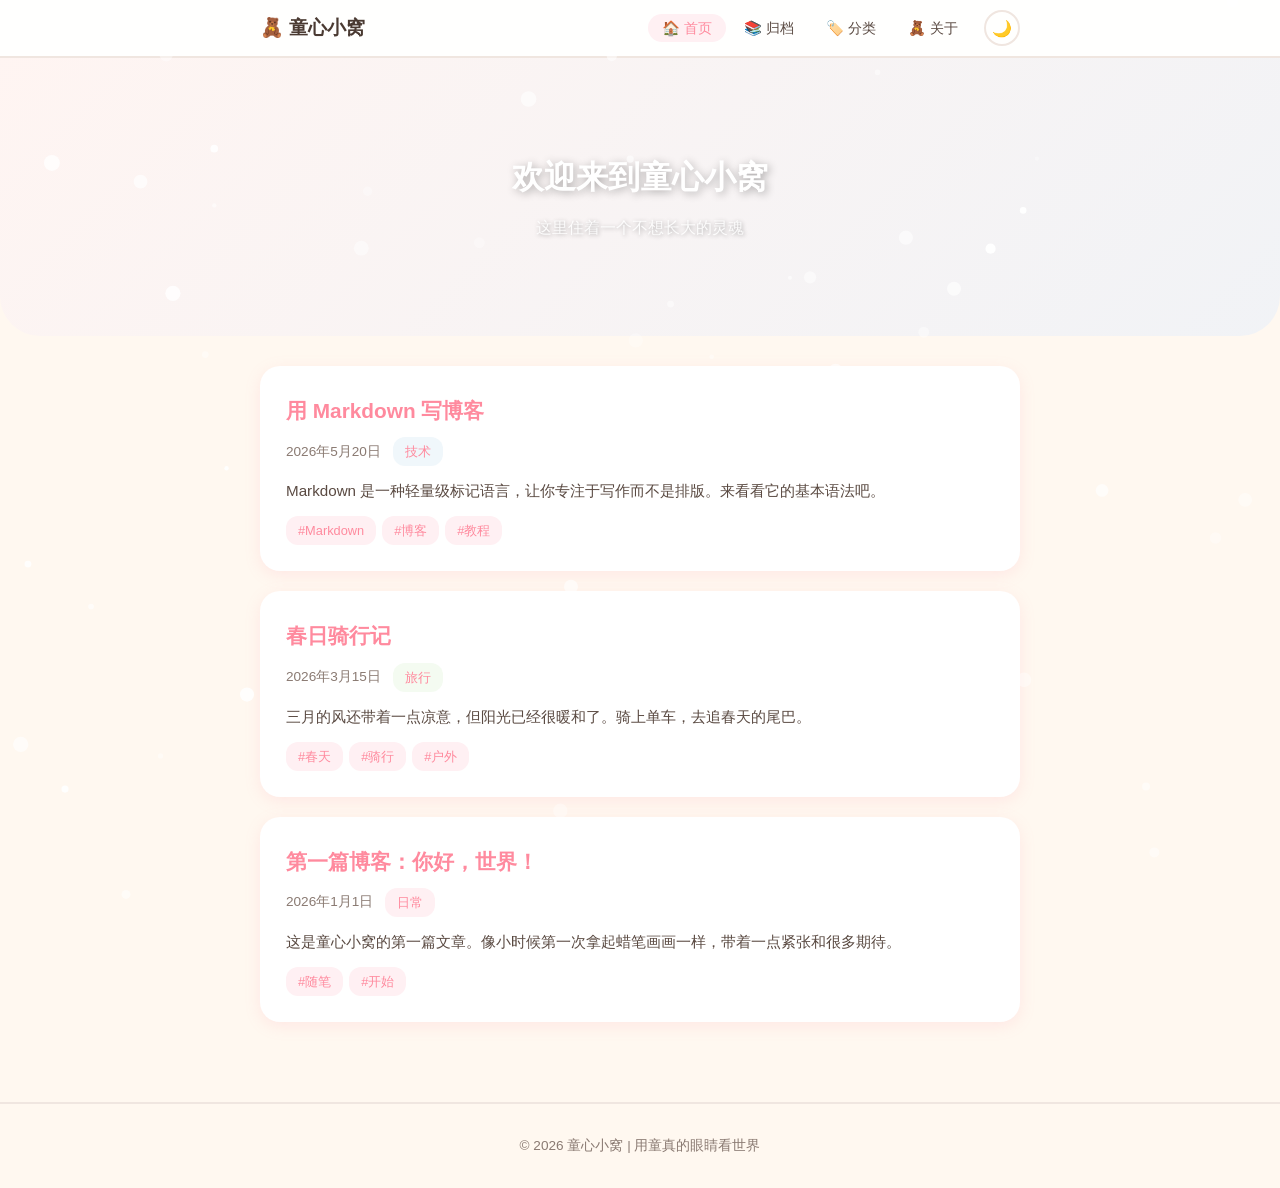
==== index.html @ cd618398 "Initial commit" ====
<!DOCTYPE html>
<html lang="zh-CN">
<head>
<meta charset="UTF-8">
<meta name="viewport" content="width=device-width, initial-scale=1.0">
<title>首页 - 童心小窝</title>
<link rel="stylesheet" href="css/style.css">
<script src="config.js"></script>
</head>
<body data-page="home">
<nav class="nav">
  <div class="nav-inner">
    <a href="index.html" class="nav-brand">🧸 童心小窝</a>
    <button class="menu-toggle" id="menu-toggle" aria-label="菜单">☰</button>
    <ul class="nav-links" id="nav-links">
      <script>
        if (typeof CONFIG !== 'undefined' && CONFIG.nav) {
          for (var i = 0; i < CONFIG.nav.length; i++) {
            var item = CONFIG.nav[i];
            document.write('<li><a href="' + item.url + '">' + item.icon + ' ' + item.label + '</a></li>');
          }
        }
      </script>
      <li><button class="theme-toggle" id="theme-btn" aria-label="切换主题">🌙</button></li>
    </ul>
  </div>
</nav>

<div class="hero" id="hero">
  <script>
    if (typeof CONFIG !== 'undefined' && CONFIG.hero && CONFIG.hero.enable) {
      var hero = document.getElementById('hero');
      var h = window.innerWidth <= 768 ? (CONFIG.hero.heightMobile || 160) : (CONFIG.hero.heightPC || 280);
      hero.style.setProperty('--hero-height', h + 'px');
      hero.style.height = h + 'px';
      var imgUrl = CONFIG.hero.imgUrl || '';
      var mask = CONFIG.hero.maskGradient || 'rgba(255,240,245,0.4),rgba(220,235,255,0.4)';
      hero.innerHTML = '<img class="hero-img" src="' + imgUrl + '" alt="hero" onerror="this.style.display=\'none\'">'
        + '<div class="hero-overlay" style="background:linear-gradient(135deg,' + mask + ')">'
        + '<h1 class="hero-title">' + (CONFIG.hero.mainTitle || '') + '</h1>'
        + '<p class="hero-sub">' + (CONFIG.hero.subTitle || '') + '</p>'
        + '</div>';
    }
  </script>
</div>

<main class="main">
  <div class="container">
    <div id="post-list">
      <div class="loading"></div>
    </div>
  </div>
</main>

<footer class="footer">
  <p id="footer-text"></p>
  <script>
    if (typeof CONFIG !== 'undefined' && CONFIG.site) {
      document.getElementById('footer-text').textContent = '© ' + (CONFIG.site.since || '2026') + ' ' + (CONFIG.site.footer || '');
    }
  </script>
</footer>

<script src="js/snow.js"></script>
<script src="js/main.js"></script>
</body>
</html>
---- css/style.css ----
:root {
  --bg: #FFF8F0;
  --bg-card: #FFFFFF;
  --bg-nav: rgba(255, 255, 255, 0.92);
  --text: #5A4A42;
  --text-light: #8A7A72;
  --text-title: #4A3A32;
  --accent: #FF8A9E;
  --accent-hover: #FF6B82;
  --border: #F0E6E0;
  --shadow: rgba(255, 138, 158, 0.15);
  --shadow-strong: rgba(255, 138, 158, 0.25);
  --tag-bg: #FFF0F3;
  --tag-color: #FF8A9E;
  --code-bg: #FFF5F5;
  --blockquote-border: #FFB5C2;
  --snow-color: #ffffff;
  --hero-mask: linear-gradient(135deg, rgba(255,240,245,0.4), rgba(220,235,255,0.4));
}

[data-theme="dark"] {
  --bg: #1A1A2E;
  --bg-card: #252540;
  --bg-nav: rgba(26, 26, 46, 0.95);
  --text: #E0D8E8;
  --text-light: #A898B8;
  --text-title: #F0E8F8;
  --accent: #FF8A9E;
  --accent-hover: #FFA0B0;
  --border: #3A3A5A;
  --shadow: rgba(0, 0, 0, 0.3);
  --shadow-strong: rgba(0, 0, 0, 0.5);
  --tag-bg: #3A2A4A;
  --tag-color: #FFB0C0;
  --code-bg: #2A2A4A;
  --blockquote-border: #6A5A8A;
  --snow-color: #cce0ff;
  --hero-mask: linear-gradient(135deg, rgba(26,26,46,0.6), rgba(26,26,46,0.4));
}

* {
  margin: 0;
  padding: 0;
  box-sizing: border-box;
}

body {
  font-family: 'Segoe UI', 'PingFang SC', 'Microsoft YaHei', sans-serif;
  background: var(--bg);
  color: var(--text);
  line-height: 1.8;
  transition: background 0.3s, color 0.3s;
  min-height: 100vh;
  overflow-x: hidden;
}

a {
  color: var(--accent);
  text-decoration: none;
  transition: color 0.2s;
}

a:hover {
  color: var(--accent-hover);
}

.container {
  max-width: 800px;
  margin: 0 auto;
  padding: 0 20px;
}

/* Nav */
.nav {
  position: fixed;
  top: 0;
  left: 0;
  right: 0;
  z-index: 100;
  background: var(--bg-nav);
  backdrop-filter: blur(10px);
  border-bottom: 2px solid var(--border);
  transition: background 0.3s;
}

.nav-inner {
  max-width: 800px;
  margin: 0 auto;
  padding: 0 20px;
  display: flex;
  align-items: center;
  justify-content: space-between;
  height: 56px;
}

.nav-brand {
  font-size: 1.2rem;
  font-weight: 700;
  color: var(--text-title);
  display: flex;
  align-items: center;
  gap: 8px;
}

.nav-links {
  display: flex;
  align-items: center;
  gap: 4px;
  list-style: none;
}

.nav-links a {
  padding: 6px 14px;
  border-radius: 20px;
  color: var(--text);
  font-size: 0.9rem;
  font-weight: 500;
  transition: all 0.2s;
}

.nav-links a:hover,
.nav-links a.active {
  background: var(--tag-bg);
  color: var(--accent);
}

.theme-toggle {
  background: none;
  border: 2px solid var(--border);
  border-radius: 50%;
  width: 36px;
  height: 36px;
  cursor: pointer;
  font-size: 1rem;
  display: flex;
  align-items: center;
  justify-content: center;
  transition: all 0.2s;
  color: var(--text);
  margin-left: 8px;
}

.theme-toggle:hover {
  border-color: var(--accent);
  background: var(--tag-bg);
}

.menu-toggle {
  display: none;
  background: none;
  border: none;
  font-size: 1.5rem;
  cursor: pointer;
  color: var(--text);
  padding: 4px;
}

/* Hero */
.hero {
  position: relative;
  width: 100%;
  height: var(--hero-height, 280px);
  margin-top: 56px;
  overflow: hidden;
  border-radius: 0 0 40px 40px;
}

.hero-img {
  width: 100%;
  height: 100%;
  object-fit: cover;
  display: block;
}

.hero-overlay {
  position: absolute;
  top: 0;
  left: 0;
  right: 0;
  bottom: 0;
  background: var(--hero-mask);
  display: flex;
  flex-direction: column;
  align-items: center;
  justify-content: center;
  text-align: center;
  padding: 20px;
}

.hero-title {
  font-size: 2rem;
  font-weight: 800;
  color: #fff;
  text-shadow: 2px 2px 8px rgba(0,0,0,0.3);
  margin-bottom: 8px;
}

.hero-sub {
  font-size: 1rem;
  color: rgba(255,255,255,0.9);
  text-shadow: 1px 1px 4px rgba(0,0,0,0.3);
}

/* Main content */
.main {
  padding: 30px 0 60px;
  min-height: calc(100vh - 200px);
}

/* Post cards */
.post-card {
  background: var(--bg-card);
  border-radius: 20px;
  padding: 24px;
  margin-bottom: 20px;
  box-shadow: 0 4px 16px var(--shadow);
  transition: all 0.3s;
  border: 2px solid transparent;
}

.post-card:hover {
  transform: translateY(-2px);
  box-shadow: 0 8px 24px var(--shadow-strong);
  border-color: var(--border);
}

.post-card-title {
  font-size: 1.3rem;
  font-weight: 700;
  color: var(--text-title);
  margin-bottom: 8px;
}

.post-card-meta {
  font-size: 0.85rem;
  color: var(--text-light);
  margin-bottom: 12px;
  display: flex;
  flex-wrap: wrap;
  gap: 12px;
  align-items: center;
}

.post-card-excerpt {
  font-size: 0.95rem;
  color: var(--text);
  line-height: 1.7;
}

.post-card-tags {
  display: flex;
  flex-wrap: wrap;
  gap: 6px;
  margin-top: 12px;
}

.tag {
  display: inline-block;
  padding: 3px 12px;
  border-radius: 12px;
  font-size: 0.8rem;
  font-weight: 500;
  background: var(--tag-bg);
  color: var(--tag-color);
  transition: all 0.2s;
}

.tag:hover {
  transform: scale(1.05);
}

/* Post detail */
.post-content {
  background: var(--bg-card);
  border-radius: 20px;
  padding: 32px;
  box-shadow: 0 4px 16px var(--shadow);
}

.post-content h1 { font-size: 1.8rem; margin: 28px 0 14px; color: var(--text-title); }
.post-content h2 { font-size: 1.5rem; margin: 24px 0 12px; color: var(--text-title); }
.post-content h3 { font-size: 1.25rem; margin: 20px 0 10px; color: var(--text-title); }
.post-content h4 { font-size: 1.1rem; margin: 16px 0 8px; color: var(--text-title); }
.post-content p { margin-bottom: 16px; }
.post-content ul, .post-content ol { margin: 12px 0; padding-left: 24px; }
.post-content li { margin-bottom: 6px; }
.post-content blockquote {
  border-left: 4px solid var(--blockquote-border);
  padding: 12px 20px;
  margin: 16px 0;
  background: var(--code-bg);
  border-radius: 0 12px 12px 0;
  color: var(--text-light);
}
.post-content code {
  background: var(--code-bg);
  padding: 2px 8px;
  border-radius: 6px;
  font-size: 0.9em;
  font-family: 'Courier New', monospace;
}
.post-content pre {
  background: var(--code-bg);
  padding: 16px;
  border-radius: 12px;
  overflow-x: auto;
  margin: 16px 0;
  border: 1px solid var(--border);
}
.post-content pre code {
  background: none;
  padding: 0;
  border-radius: 0;
}
.post-content img {
  max-width: 100%;
  border-radius: 12px;
  margin: 16px 0;
}
.post-content a { text-decoration: underline; }
.post-content hr {
  border: none;
  border-top: 2px dashed var(--border);
  margin: 24px 0;
}
.post-content table {
  width: 100%;
  border-collapse: collapse;
  margin: 16px 0;
}
.post-content th, .post-content td {
  padding: 10px 14px;
  border: 1px solid var(--border);
  text-align: left;
}
.post-content th {
  background: var(--tag-bg);
  font-weight: 600;
}

/* Page header */
.page-header {
  text-align: center;
  padding: 20px 0 30px;
}

.page-header h1 {
  font-size: 1.8rem;
  color: var(--text-title);
  margin-bottom: 8px;
}

.page-header p {
  color: var(--text-light);
  font-size: 0.95rem;
}

/* Archive */
.archive-list {
  list-style: none;
}

.archive-year {
  font-size: 1.4rem;
  font-weight: 700;
  color: var(--accent);
  margin: 24px 0 12px;
  padding-bottom: 8px;
  border-bottom: 2px solid var(--border);
}

.archive-item {
  display: flex;
  align-items: center;
  gap: 16px;
  padding: 10px 16px;
  border-radius: 12px;
  transition: background 0.2s;
}

.archive-item:hover {
  background: var(--tag-bg);
}

.archive-date {
  font-size: 0.85rem;
  color: var(--text-light);
  min-width: 80px;
}

.archive-title {
  font-size: 0.95rem;
  color: var(--text-title);
  font-weight: 500;
}

/* Category page */
.cat-list {
  display: grid;
  gap: 16px;
}

.cat-card {
  background: var(--bg-card);
  border-radius: 16px;
  padding: 20px;
  box-shadow: 0 4px 12px var(--shadow);
  cursor: pointer;
  transition: all 0.3s;
}

.cat-card:hover {
  transform: translateY(-2px);
  box-shadow: 0 6px 20px var(--shadow-strong);
}

.cat-card-header {
  display: flex;
  align-items: center;
  gap: 12px;
  margin-bottom: 12px;
}

.cat-dot {
  width: 14px;
  height: 14px;
  border-radius: 50%;
  flex-shrink: 0;
}

.cat-card-name {
  font-size: 1.1rem;
  font-weight: 700;
  color: var(--text-title);
}

.cat-card-count {
  font-size: 0.85rem;
  color: var(--text-light);
  margin-left: auto;
}

.cat-card-posts {
  list-style: none;
}

.cat-card-posts li {
  padding: 6px 0;
  border-bottom: 1px solid var(--border);
  font-size: 0.9rem;
}

.cat-card-posts li:last-child {
  border-bottom: none;
}

/* About page */
.about-card {
  background: var(--bg-card);
  border-radius: 20px;
  padding: 40px 32px;
  box-shadow: 0 4px 16px var(--shadow);
  text-align: center;
}

.about-avatar {
  width: 120px;
  height: 120px;
  border-radius: 50%;
  object-fit: cover;
  margin-bottom: 20px;
  border: 4px solid var(--accent);
  box-shadow: 0 4px 16px var(--shadow-strong);
}

.about-name {
  font-size: 1.5rem;
  font-weight: 700;
  color: var(--text-title);
  margin-bottom: 8px;
}

.about-bio {
  color: var(--text-light);
  margin-bottom: 20px;
  line-height: 1.8;
  max-width: 500px;
  margin-left: auto;
  margin-right: auto;
}

.about-social {
  display: flex;
  justify-content: center;
  gap: 16px;
}

.about-social a {
  display: inline-flex;
  align-items: center;
  gap: 4px;
  padding: 8px 16px;
  border-radius: 20px;
  background: var(--tag-bg);
  font-size: 0.9rem;
  font-weight: 500;
  transition: all 0.2s;
}

.about-social a:hover {
  background: var(--accent);
  color: #fff;
}

/* 404 page */
.page-404 {
  text-align: center;
  padding: 80px 20px;
}

.page-404 h1 {
  font-size: 6rem;
  font-weight: 900;
  color: var(--accent);
  line-height: 1;
  margin-bottom: 16px;
  text-shadow: 4px 4px 0 var(--shadow-strong);
}

.page-404 p {
  font-size: 1.1rem;
  color: var(--text-light);
  margin-bottom: 24px;
}

.page-404 .btn-home {
  display: inline-block;
  padding: 12px 32px;
  border-radius: 24px;
  background: var(--accent);
  color: #fff;
  font-weight: 600;
  font-size: 1rem;
  transition: all 0.2s;
}

.page-404 .btn-home:hover {
  background: var(--accent-hover);
  transform: translateY(-2px);
  box-shadow: 0 4px 12px var(--shadow-strong);
  color: #fff;
}

.page-404 .emoji-big {
  font-size: 5rem;
  display: block;
  margin-bottom: 20px;
}

/* Footer */
.footer {
  text-align: center;
  padding: 30px 20px;
  color: var(--text-light);
  font-size: 0.85rem;
  border-top: 2px solid var(--border);
}

/* Snow canvas */
#snow-canvas {
  position: fixed;
  top: 0;
  left: 0;
  width: 100%;
  height: 100%;
  pointer-events: none;
  z-index: 9999;
}

/* Loading */
.loading {
  text-align: center;
  padding: 40px;
  color: var(--text-light);
}

.loading::after {
  content: '';
  display: inline-block;
  width: 24px;
  height: 24px;
  border: 3px solid var(--border);
  border-top-color: var(--accent);
  border-radius: 50%;
  animation: spin 0.8s linear infinite;
}

@keyframes spin {
  to { transform: rotate(360deg); }
}

/* Mobile */
@media (max-width: 768px) {
  :root {
    --hero-height: 160px;
  }

  .nav-links {
    display: none;
    position: absolute;
    top: 56px;
    left: 0;
    right: 0;
    background: var(--bg-nav);
    flex-direction: column;
    padding: 12px;
    border-bottom: 2px solid var(--border);
    gap: 4px;
  }

  .nav-links.open {
    display: flex;
  }

  .nav-links a {
    padding: 10px 16px;
    width: 100%;
    border-radius: 12px;
  }

  .menu-toggle {
    display: block;
  }

  .hero-title {
    font-size: 1.4rem;
  }

  .hero-sub {
    font-size: 0.85rem;
  }

  .post-content {
    padding: 20px;
  }

  .about-card {
    padding: 24px 20px;
  }

  .archive-item {
    flex-direction: column;
    align-items: flex-start;
    gap: 4px;
  }

  .page-404 h1 {
    font-size: 4rem;
  }
}

/* Scrollbar */
::-webkit-scrollbar {
  width: 8px;
}

::-webkit-scrollbar-track {
  background: var(--bg);
}

::-webkit-scrollbar-thumb {
  background: var(--border);
  border-radius: 4px;
}

::-webkit-scrollbar-thumb:hover {
  background: var(--accent);
}

/* Print */
@media print {
  .nav, .hero, #snow-canvas, .footer {
    display: none;
  }
}
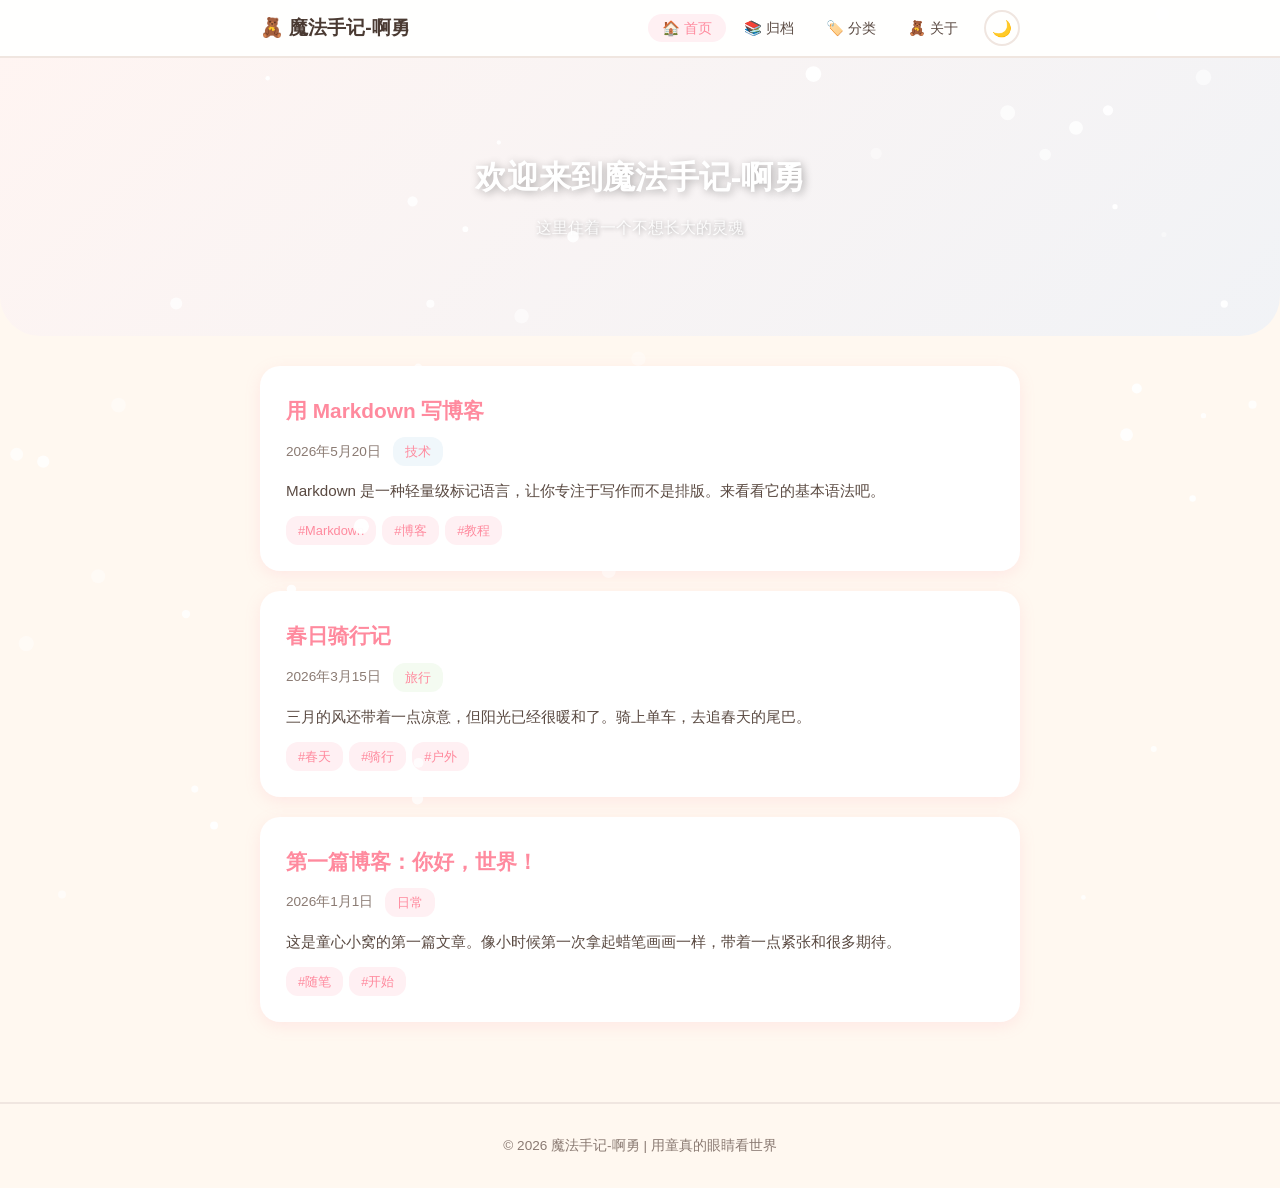
==== commit 62878819: "优化文章访问 修复文章无法打开bug" ====
--- a/index.html
+++ b/index.html
@@ -3,14 +3,14 @@
 <head>
 <meta charset="UTF-8">
 <meta name="viewport" content="width=device-width, initial-scale=1.0">
-<title>首页 - 童心小窝</title>
+<title>首页 - 魔法手记-啊勇</title>
 <link rel="stylesheet" href="css/style.css">
 <script src="config.js"></script>
 </head>
 <body data-page="home">
 <nav class="nav">
   <div class="nav-inner">
-    <a href="index.html" class="nav-brand">🧸 童心小窝</a>
+    <a href="index.html" class="nav-brand">🧸 魔法手记-啊勇</a>
     <button class="menu-toggle" id="menu-toggle" aria-label="菜单">☰</button>
     <ul class="nav-links" id="nav-links">
       <script>
@@ -49,6 +49,10 @@
     <div id="post-list">
       <div class="loading"></div>
     </div>
+    <div id="post-content" style="display:none">
+      <a href="index.html" class="back-link">← 返回文章列表</a>
+      <div id="post-body"></div>
+    </div>
   </div>
 </main>
 
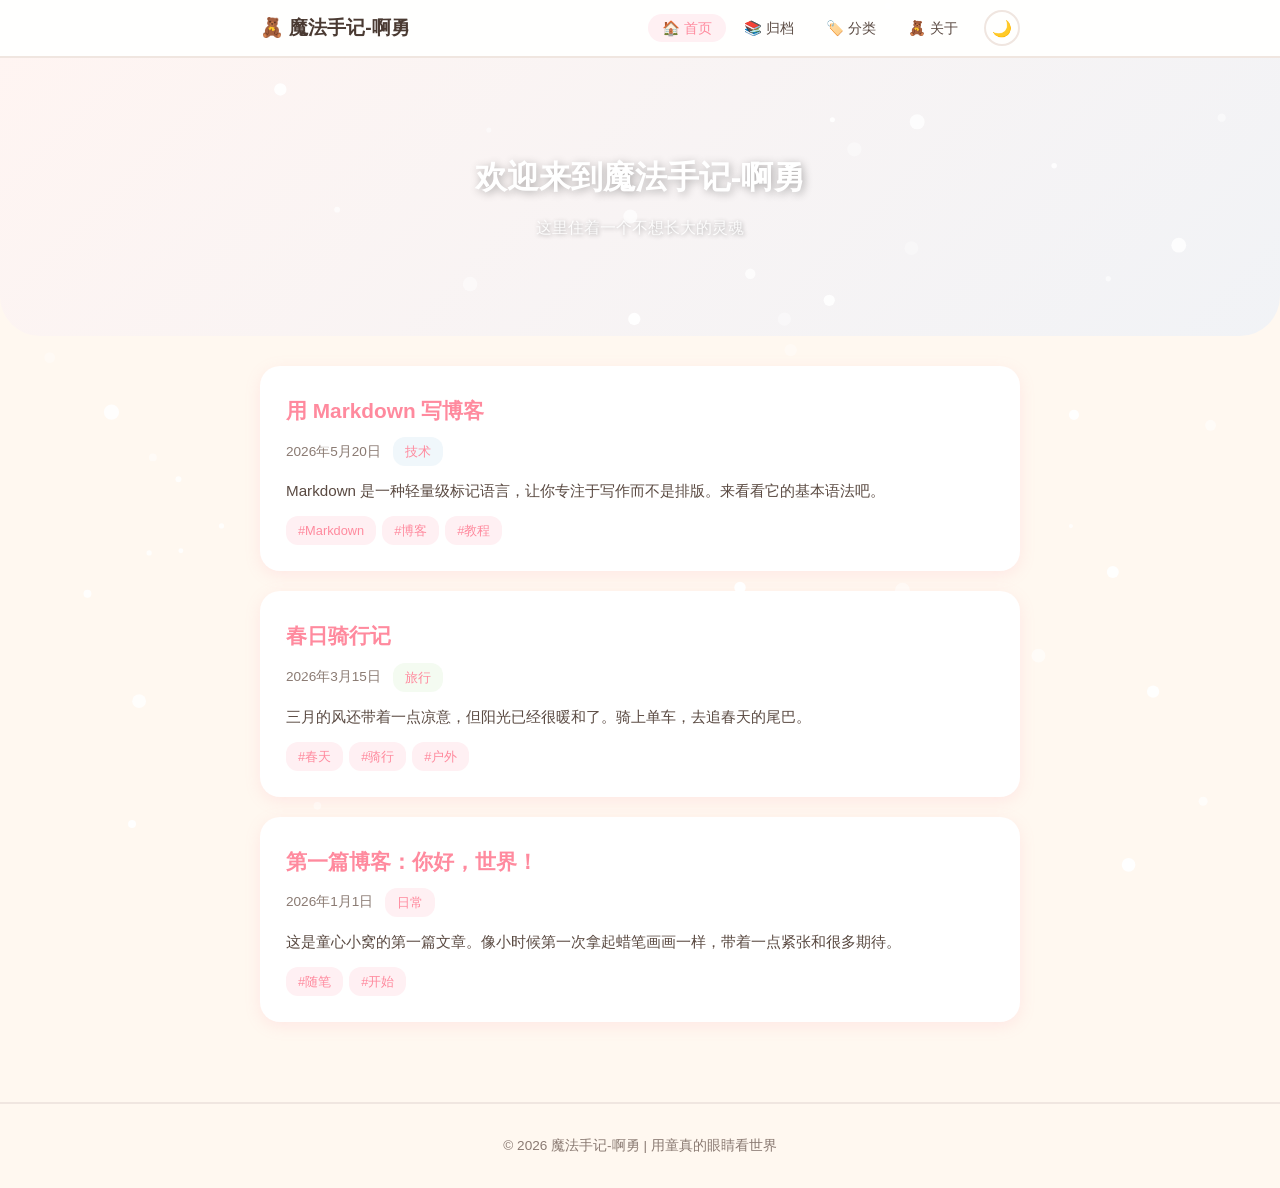
==== commit acb63928: "优化文章打开异常问题  1. 文章数据改用 <script> 加载 — 将 posts/posts.json 改为 posts/posts-data.js（通过 <script> 标签引入），   " ====
--- a/index.html
+++ b/index.html
@@ -66,6 +66,7 @@
 </footer>
 
 <script src="js/snow.js"></script>
+<script src="posts/posts-data.js"></script>
 <script src="js/main.js"></script>
 </body>
 </html>
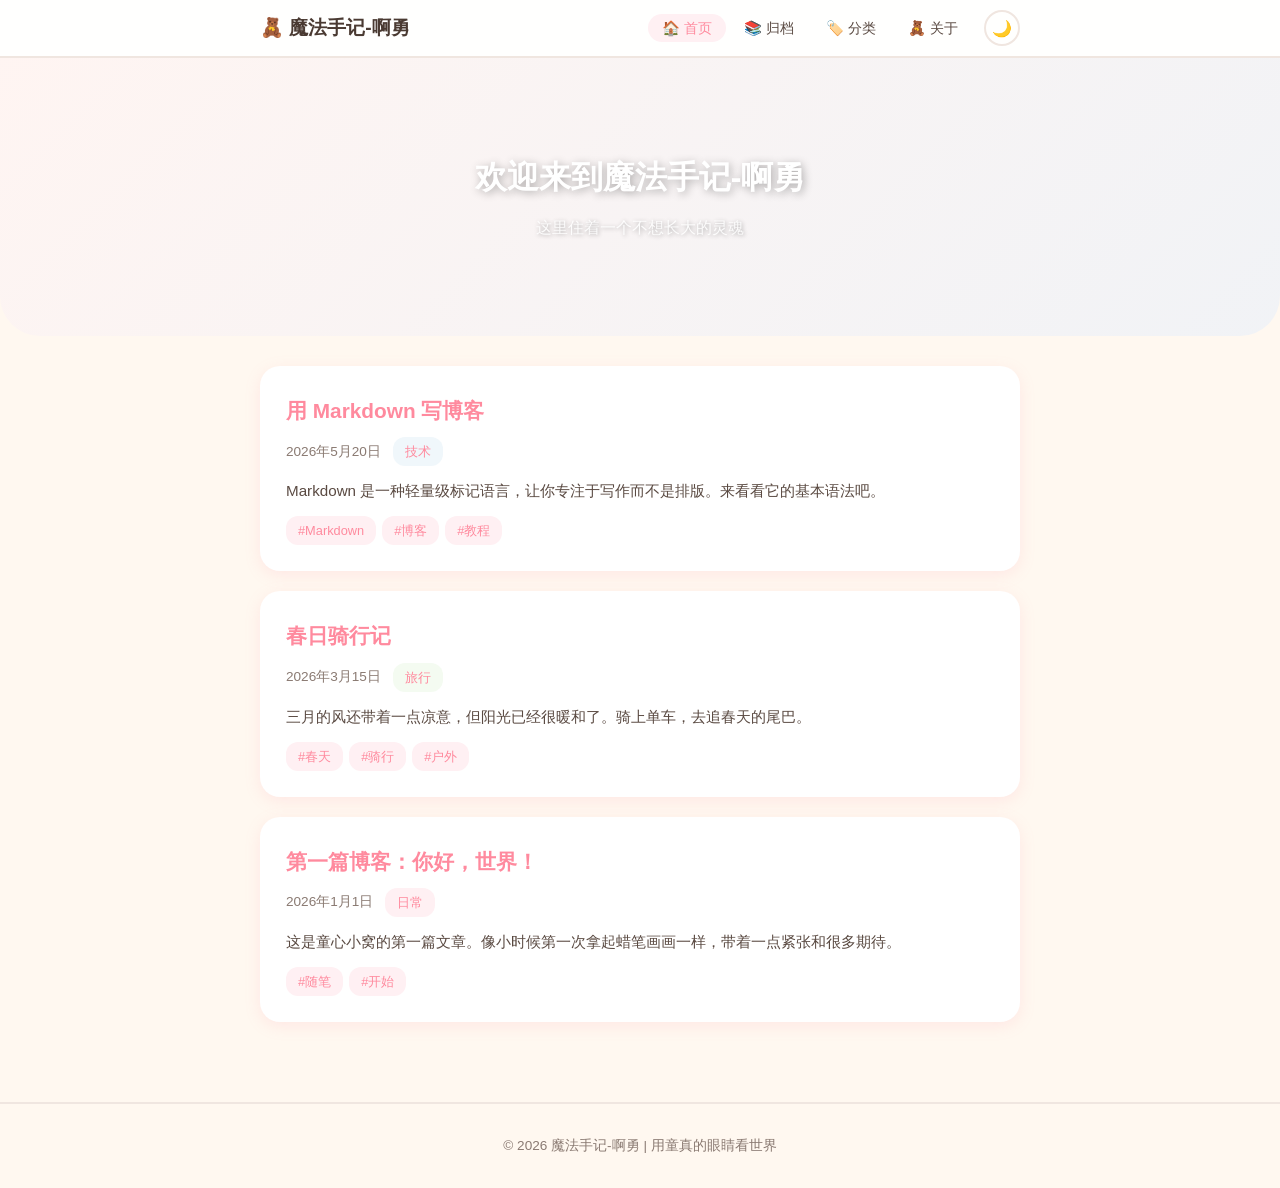
==== commit e3df5750: "优化文章打开问题 已将文章点击改为纯 JavaScript 处理（无页面刷新），所有页面都使用相同机制。现在点击文章标题会直接在当前页面切换显示内容，不再依赖 URL 参数和页面跳转" ====
--- a/index.html
+++ b/index.html
@@ -45,12 +45,12 @@
 </div>
 
 <main class="main">
-  <div class="container">
+  <div class="container" id="main-content">
     <div id="post-list">
       <div class="loading"></div>
     </div>
     <div id="post-content" style="display:none">
-      <a href="index.html" class="back-link">← 返回文章列表</a>
+      <a href="javascript:;" class="back-link" id="back-link">← 返回文章列表</a>
       <div id="post-body"></div>
     </div>
   </div>
